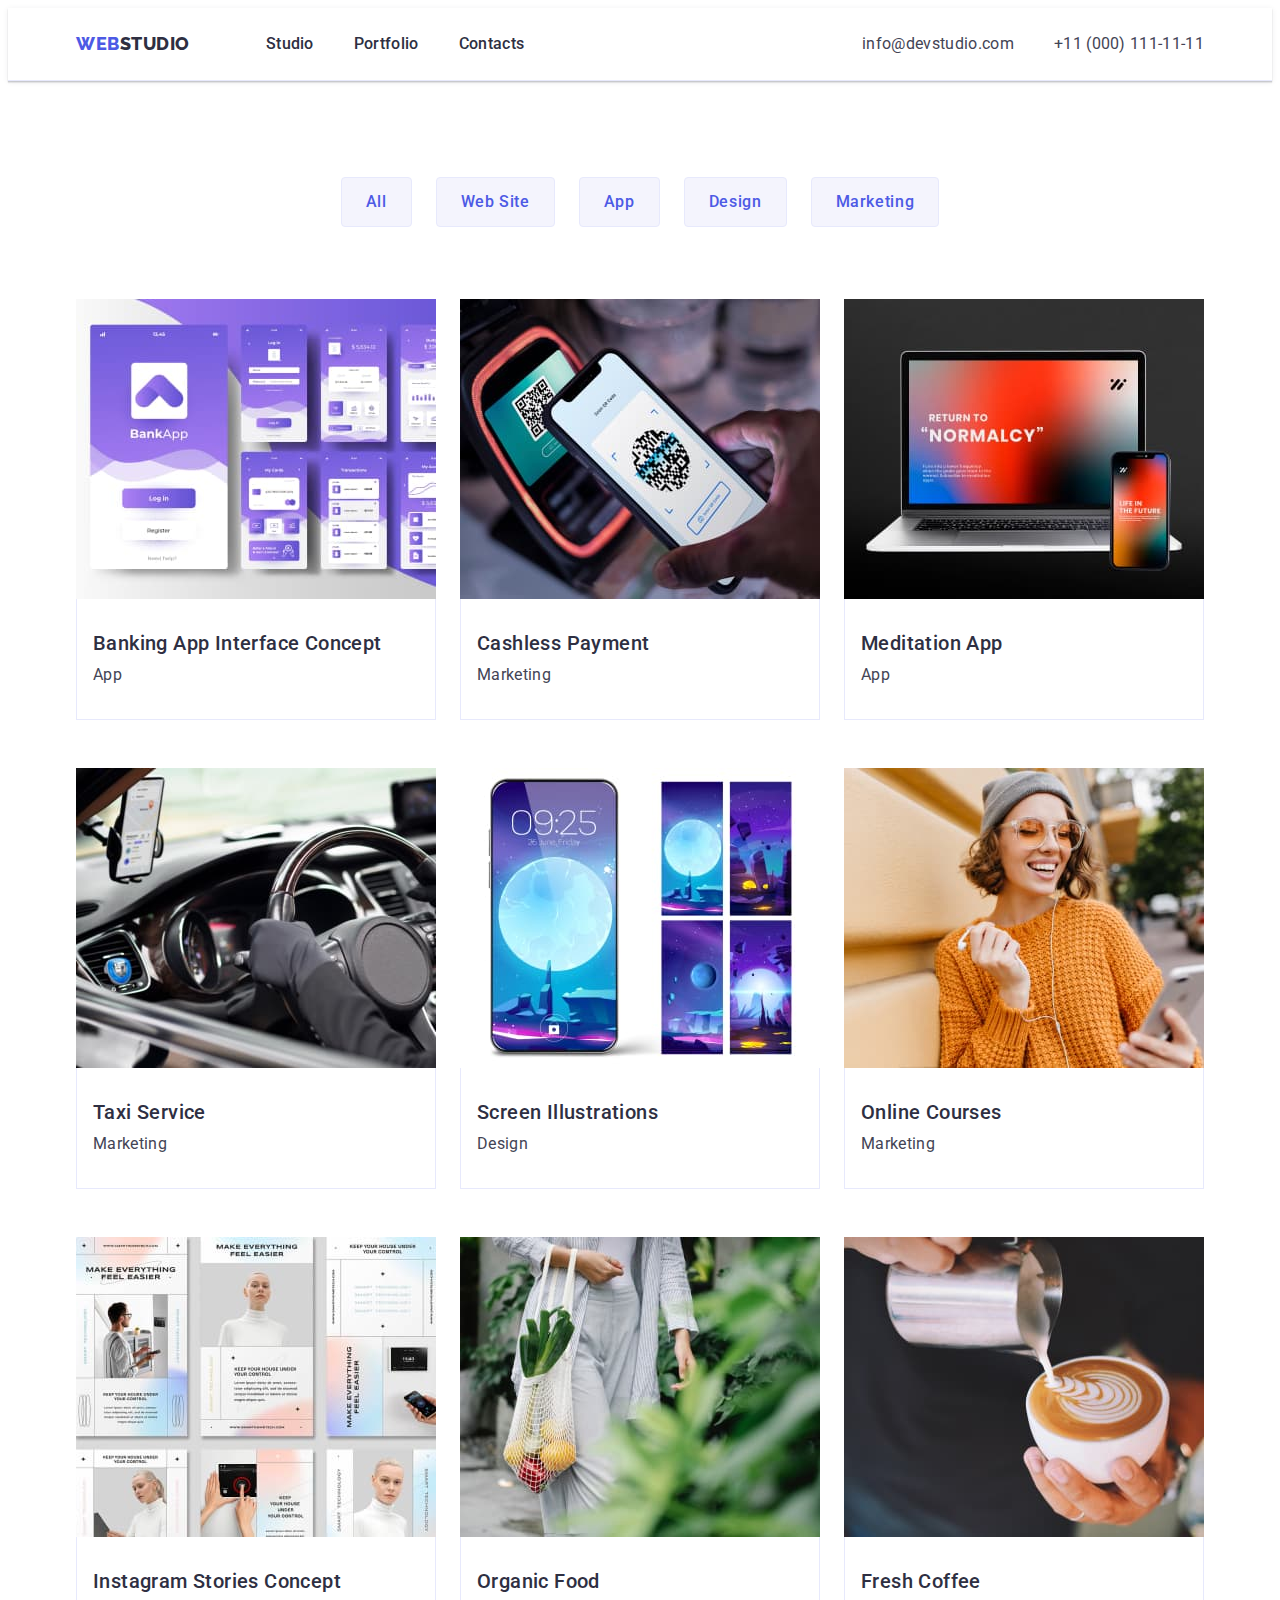
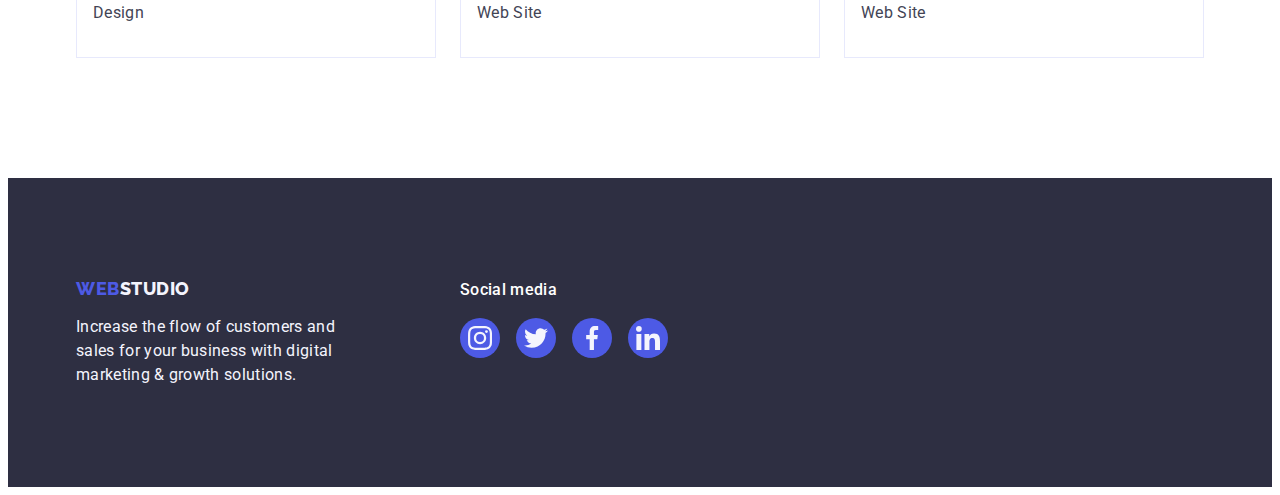
==== portfolio.html @ bd1bbc11 "Initial commit" ====
<!DOCTYPE html>
<html lang="en">

<head>
    <meta charset="UTF-8">
    <meta http-equiv="X-UA-Compatible" content="IE=edge">
    <meta name="viewport" content="width=device-width, initial-scale=1.0">
    <title>Portfolio</title>
    <link rel="preconnect" href="https://fonts.googleapis.com">
    <link rel="preconnect" href="https://fonts.gstatic.com" crossorigin>
    <link href="https://fonts.googleapis.com/css2?family=Raleway:wght@800&family=Roboto:wght@400;500;700&display=swap"
        rel="stylesheet">
    <link rel="stylesheet" href="https://cdnjs.cloudflare.com/ajax/libs/modern-normalize/2.0.0/modern-normalize.min.css"
        integrity="sha512-4xo8blKMVCiXpTaLzQSLSw3KFOVPWhm/TRtuPVc4WG6kUgjH6J03IBuG7JZPkcWMxJ5huwaBpOpnwYElP/m6wg=="
        crossorigin="anonymous" referrerpolicy="no-referrer" />
    <link rel="stylesheet" href="./css/styles.css">
</head>

<body>
    <header class="header">
        <div class="container header-container">
            <nav class="header-nav">
                <a href="./index.html" class="header-logo link">Web<span class="style-logo">Studio</span>
                </a>
                <ul class="nav-list list">
                    <li class="nav-item"><a class="nav-link link" href="./index.html">Studio</a></li>
                    <li class="nav-item"><a class="nav-link link" href="./portfolio.html">Portfolio</a></li>
                    <li class="nav-item"><a class="nav-link link" href="">Contacts</a></li>
                </ul>
            </nav>

            <address class="header-address">
                <ul class="address-list list">
                    <li class="address-item"><a class="address-link link"
                            href="mailto:info@devstudio.com">info@devstudio.com</a>
                    </li>
                    <li class="address-item"><a class="address-link link" href="tel:+110001111111">+11 (000)
                            111-11-11</a></li>
                </ul>
            </address>
        </div>

    </header>

    <main>

        <!-- Our Products -->

        <section class="about">
            <div class="container">
                <h1 class="about-title visually-hidden">About our products</h1>
                <ul class="about-list list">
                    <li class="about-item"><button type="button" class="about-button">All</button></li>
                    <li class="about-item"><button type="button" class="about-button">Web Site</button></li>
                    <li class="about-item"><button type="button" class="about-button">App</button></li>
                    <li class="about-item"><button type="button" class="about-button">Design</button></li>
                    <li class="about-item"><button type="button" class="about-button">Marketing</button></li>
                </ul>
                <ul class="products-list list">
                    <li class="product-item "><a href="" class=" product-link link ">
                            <img class="portfolio-image" src="./images/portfolio/card1.jpg" alt="Banking App"
                                width="360" height="300">
                            <div class="portfolio-card">
                                <h2 class="product-title link">Banking App Interface Concept</h2>
                                <p class="product-text">App</p>
                            </div>
                        </a></li>
                    <li class="product-item"><a href="" class=" product-link link">
                            <img class="portfolio-image" src="./images/portfolio/card2.jpg" alt="Payment by phone"
                                width="360" height="300">
                            <div class="portfolio-card">
                                <h2 class="product-title link">Cashless Payment</h2>
                                <p class="product-text">Marketing</p>
                            </div>
                        </a></li>
                    <li class="product-item"><a href="" class=" product-link link">
                            <img class="portfolio-image" src="./images/portfolio/card3.jpg" alt="Meditation App"
                                width="360" height="300">
                            <div class="portfolio-card">
                                <h2 class="product-title link">Meditation App</h2>
                                <p class="product-text">App</p>
                            </div>
                        </a></li>
                    <li class="product-item"><a href="" class=" product-link link">
                            <img class="portfolio-image" src="./images/portfolio/card4.jpg" alt="Taxi Service"
                                width="360" height="300">
                            <div class="portfolio-card">
                                <h2 class="product-title link">Taxi Service</h2>
                                <p class="product-text">Marketing</p>
                            </div>
                        </a></li>
                    <li class="product-item"><a href="" class=" product-link link">
                            <img class="portfolio-image" src="./images/portfolio/card5.jpg" alt="Phonescreen"
                                width="360" height="300">
                            <div class="portfolio-card">
                                <h2 class="product-title link">Screen Illustrations</h2>
                                <p class="product-text">Design</p>
                            </div>
                        </a></li>
                    <li class="product-item"><a href="" class=" product-link link">
                            <img class="portfolio-image" src="./images/portfolio/card6.jpg" alt="Happy customer"
                                width="360" height="300">
                            <div class="portfolio-card">
                                <h2 class="product-title link">Online Courses</h2>
                                <p class="product-text">Marketing</p>
                            </div>
                        </a></li>
                    <li class="product-item"><a href="" class=" product-link link">
                            <img class="portfolio-image" src="./images/portfolio/card7.jpg" alt="Instagram Stories"
                                width="360" height="300">
                            <div class="portfolio-card">
                                <h2 class="product-title link">Instagram Stories Concept</h2>
                                <p class="product-text">Design</p>
                            </div>
                        </a></li>
                    <li class="product-item"><a href="" class=" product-link link">
                            <img class="portfolio-image" src="./images/portfolio/card8.jpg" alt="Organic Food"
                                width="360" height="300">
                            <div class="portfolio-card">
                                <h2 class="product-title link">Organic Food</h2>
                                <p class="product-text">Web Site</p>
                            </div>
                        </a></li>
                    <li class="product-item"><a href="" class=" product-link link">
                            <img class="portfolio-image" src="./images/portfolio/card9.jpg" alt="Cup of Coffee"
                                width="360" height="300">
                            <div class="portfolio-card">
                                <h2 class="product-title link">Fresh Coffee</h2>
                                <p class="product-text">Web Site</p>
                            </div>
                        </a></li>
                </ul>
            </div>
        </section>

    </main>

    <!-- Footer -->

    <footer class="footer">
        <div class="container footer-container">
            <div class="footer-left-container">
                <a href="./index.html" class="footer-logo link">Web<span class="logo-style">Studio</span></a>
                <p class="footer-text">Increase the flow of customers and sales for your business with digital marketing
                    & growth solutions.</p>
            </div>
            <div class="footer-right-container">
                <p class="footer-title">Social media</p>
                <ul class="footer-soc-list list">
                    <li class="footer-soc-item">
                        <a class="footer-soc-link link" href="" target="_blank" rel="noopener noreferrer">
                            <svg class="footer-soc-icon" width="24" height="24">
                                <use href="./images/icons.svg#icon-instagram"></use>
                            </svg>
                        </a>
                    </li>
                    <li class="footer-soc-item">
                        <a class="footer-soc-link link" href="" target="_blank" rel="noopener noreferrer">
                            <svg class="footer-soc-icon" width="24" height="24">
                                <use href="./images/icons.svg#icon-twitter"></use>
                            </svg>
                        </a>
                    </li>
                    <li class="footer-soc-item">
                        <a class="footer-soc-link link" href="" target="_blank" rel="noopener noreferrer">
                            <svg class="footer-soc-icon" width="24" height="24">
                                <use href="./images/icons.svg#icon-facebook"></use>
                            </svg>
                        </a>
                    </li>
                    <li class="footer-soc-item">
                        <a class="footer-soc-link link" href="" target="_blank" rel="noopener noreferrer">
                            <svg class="footer-soc-icon" width="24" height="24">
                                <use href="./images/icons.svg#icon-linkedin"></use>
                            </svg>
                        </a>
                    </li>
                </ul>

            </div>

        </div>
    </footer>

</body>

</html>
---- css/styles.css ----
*,
::after,
::before {
    box-sizing: border-box;
}

:root {
    --color: #434455;
    --background-color: #FFFFFF;
    --logo-color: #4D5AE5;
    --style-logo-color: #2E2F42;
    --link-color: #2E2F42;
    --address-link-color: #434455;
    --hero-button-color: #FFFFFF;
    --hero-btn-background-color: #4D5AE5;
    --first-title-color: #FFFFFF;
    --second-title-color: #2E2F42;
    --team-item-background-color: #FFFFFF;
    --text-color: #434455;
    --hover-color: #404BBF;
    --first-background-color: #F4F4FD;
    --hover-background-color: #404BBF;
    --second-background-color: #2E2F42;
    --footer-text-color: #F4F4FD;
    --footer-logo-color: #4D5AE5;
    --footer-logo-style-color: #F4F4FD;
    --about-button-color: #4D5AE5;
    --about-button-background-color: #F4F4FD;
    --about-button-hover-color: #FFFFFF;
    --border: #e7e9fc;
    --soc-link-background-color: #4D5AE5;
    --soc-icon-fill: #F4F4FD;
    --footer-title-color: #ffffff;
    --footer-soc-hover: #31d0aa;
    --customers-color: #8e8f99;
}

body {
    font-family: 'Roboto', sans-serif;
    color: var(--color);
    background-color: var(--background-color);    
}

.list{
    list-style: none;
}

.link{
    text-decoration: none;
}

h1,h2,h3,h4,h5,h6,p,ul {
margin: 0;
padding: 0;

}
.container {
    width: 1158px;
    padding-left: 15px;
    padding-right: 15px;
    margin: 0 auto;
}

img {
    display: block;
}


/* Header */

.header {
border-bottom: 1px solid var(--border);
box-shadow: 0px 2px 1px rgba(46, 47, 66, 0.08), 0px 1px 1px rgba(46, 47, 66, 0.16), 0px 1px 6px rgba(46, 47, 66, 0.08);
}

.header-container {
    display: flex;
    align-items: center;
}

.header-nav {
    display: flex;
    align-items: center;
}

.nav-list {
    display: flex;
    align-items: center;
    gap: 40px;
}
.nav-item {
    
}

.header-logo{
    font-family: 'Raleway', sans-serif;
    font-style: normal;
    font-weight: 800;
    font-size: 18px;
    line-height: 1.17;
    letter-spacing: 0.03em;
    text-transform: uppercase;
    color: var(--logo-color);
    margin-right: 76px;
}

.style-logo{
    font-family: 'Raleway', sans-serif;
    font-style: normal;
    font-weight: 800;
    font-size: 18px;
    line-height: 1.17;
    letter-spacing: 0.03em;
    text-transform: uppercase;
    color: var(--style-logo-color);
}

.nav-link{
    font-weight: 500;
    font-size: 16px;
    line-height: 1.50;
    letter-spacing: 0.02em;
    color: var(--link-color);
    padding-top: 24px;
    padding-bottom: 24px;
    display: block;
}

.nav-link:hover,
.nav-link:focus {
    color: var(--hover-color);
}

.header-address {
    font-style: normal;
    margin-left: auto;
}

.address-list {
    display: flex;
    gap: 40px;   
}

.address-link{
    font-size: 16px;
    line-height: 1.50;
    letter-spacing: 0.02em;
    color: var(--address-link-color);
}

.address-link:hover,
.address-link:focus {
color: var(--hover-color);
}

/* Hero */

.hero{
    background-color: var(--second-background-color);
    padding-top: 188px;
    padding-bottom: 188px;
    background-image: linear-gradient(rgba(46, 47, 66, 0.7),rgba(46, 47, 66, 0.7)),url(../images/people-office1.jpg);
    max-width: 1440px;
    background-repeat: no-repeat;
    background-position: center;
    background-size: cover;
    margin-left: auto;
    margin-right: auto;
}

.hero-title{
    
    font-weight: 700;
    font-size: 56px;
    line-height: 1.07;
    letter-spacing: 0.02em;
    color: var(--first-title-color);
    margin-top: 0;
    margin-right: auto;
    margin-left: auto;
    margin-bottom: 48px;
    max-width: 496px;
    text-align: center;
}

.hero-button{
    
    font-family: 'Roboto', sans-serif;
    font-style: normal;
    font-weight: 500;
    font-size: 16px;
    line-height: 1.50;
    letter-spacing: 0.04em;
    color: var(--hero-button-color);
    background-color: var(--hero-btn-background-color);
    cursor: pointer;
    display: block;
    box-shadow: 0px 4px 4px rgba(0, 0, 0, 0.15);
    border-radius: 4px;
    margin: 0 auto;
    min-width: 169px;
    height: 56px;
    border: none;
    }

.hero-button:hover,
.hero-button:focus {
    background-color: var(--hover-background-color);
}

/* Section 1 */

.features {
    padding-top: 120px;
    padding-bottom: 120px;
}


.visually-hidden {
    width: 1px;
    height: 1px;
    margin: -1px;
    border: 0;
    padding: 0;
    white-space: nowrap;
    clip-path: inset(100%);
    clip: rect(0 0 0 0);
    overflow: hidden;
    position: absolute;
}

.features-item-box {
    display: flex;
    align-items: center;
    justify-content: center;
    height: 112px;
    background-color: var(--first-background-color);
    border-radius: 4px;
    margin-bottom: 8px;
}

.features-list {
    display: flex;
    gap: 24px;
}

.features-item {
    width: calc((100% - 72px) / 4);
}

.features-item-title {
    font-weight: 500;
    font-size: 20px;
    line-height: 1.20;
    letter-spacing: 0.02em;
    color: var(--second-title-color);
    margin-bottom: 8px;
}

.features-text {
    font-size: 16px;
    line-height: 1.5;
    letter-spacing: 0.02em;
    color: var(--text-color);
}

/* Section 2 */

.project {
    padding-bottom: 120px;
}

.project-title {
    font-weight: 700;
    font-size: 36px;
    line-height: 1.11;
    text-align: center;
    letter-spacing: 0.02em;
    text-transform: capitalize;   
    color: var(--second-title-color);
    margin-bottom: 72px;
}

.project-list {
    display: flex;
    gap: 24px;
    margin-top: 72px;
}

.project-item {
    flex-basis: calc((100% - 48px) / 3);
}

/* Section 3 */

.team {
    background-color: var(--first-background-color);
    padding-top: 120px;
    padding-bottom: 120px;
}

.team-title {
    font-weight: 700;
    font-size: 36px;
    line-height: 1.11;
    text-align: center;
    letter-spacing: 0.02em;
    text-transform: capitalize;
    color: var(--second-title-color);
    margin-bottom: 72px;
}

.team-list {
    display: flex;
    gap: 24px;
}

.team-item {
    background-color: var(--team-item-background-color);
    box-shadow: 0px 1px 6px rgba(46, 47, 66, 0.08), 0px 1px 1px rgba(46, 47, 66, 0.16), 0px 2px 1px rgba(46, 47, 66, 0.08);
    border-radius: 0px 0px 4px 4px;
    width: calc ((100% - 3 * 24px) / 4);
}

.team-item-img {
    display: block;
    max-width: 100%;
    height: auto;
}

.team-card {
    padding: 32px 16px;
    }

.teammate {
    font-weight: 500;
    font-size: 20px;
    line-height: 1.20;
    letter-spacing: 0.02em; 
    color: var(--second-title-color);
    text-align: center;
    margin-bottom: 8px;
}

.team-text {
    font-size: 16px;
    line-height: 1.50;
    letter-spacing: 0.02em;
    color: var(--text-color);
    text-align: center;
}

.team-soc-list {
    display: flex;
    justify-content: center;
    gap: 24px;
    margin-top: 8px;
}

.team-soc-item {
    width: 40px;
    height: 40px;
}

.team-soc-link {
    width: 100%;
    height: 100%;
    background-color: var(--soc-link-background-color);
    border-radius: 50%;
    display: flex;
    align-items: center;
    justify-content: center;
}

.team-soc-link:hover,
.team-soc-link:focus {
    background-color: var(--hover-color);
}

.team-soc-icon {
    fill: var(--soc-icon-fill);
}

.customers {
    padding-top: 120px;
    padding-bottom: 120px;
}

.customers-title {
    font-size: 36px;
    line-height: 1.11;
    text-align: center;
    letter-spacing: 0.02em;
    color: #2E2F42;
    margin-bottom: 72px;
}

.customers-list {
    display: flex;
    gap: 24px;
}

.customers-item {
    width: calc((100% - 120px) / 6);
    height: 88px;
}

.customers-link {
    width: 100%;
    height: 100%;
    border: 1px solid #8e8f99;
    border-radius: 4px;
    display: flex;
    align-items: center;
    justify-content: center;
    color: var(--customers-color);
}

.customers-icon {
    fill: currentColor;
}

.customers-link:hover {
    border-color: var(--hover-color);
    color: var(--hover-color);
}

.customers-link:focus {
border-color: var(--hover-color);
    color: var(--hover-color);
}


/* Footer */

.footer {
    background: var(--second-background-color);
    padding-top: 100px;
    padding-bottom: 100px;
}

.footer-text {
    font-size: 16px;
    line-height: 1.50;
    letter-spacing: 0.02em;   
    color: var(--footer-text-color);
    max-width: 264px;
}

.footer-logo {
    font-family: 'Raleway', sans-serif;
    font-style: normal;
    font-weight: 800;
    font-size: 18px;
    line-height: 1.17;
    letter-spacing: 0.03em;
    text-transform: uppercase;
    color: var(--footer-logo-color);
    display: inline-block;
    margin-bottom: 16px;
}

.logo-style {
    font-family: 'Raleway', sans-serif;
    font-style: normal;
    font-weight: 800;
    font-size: 18px;
    line-height: 1.17; 
    letter-spacing: 0.03em;
    text-transform: uppercase;
    color: var(--footer-logo-style-color);
}

.footer-container {
    display: flex;
    align-items: baseline;
}

.footer-left-container {
    margin-right: 120px;
}

.footer-right-container {

}

.footer-title {
    font-weight: 500;
    font-size: 16px;
    line-height: 1.5;
    letter-spacing: 0.02em;
    color: var(--footer-title-color);
    margin-bottom: 16px;
}

.footer-soc-list {
    display: flex;
    gap: 16px;
}

.footer-soc-item {
    width: 40px;
    height: 40px;
}

.footer-soc-link {
    width: 100%;
    height: 100%;
    background-color: var(--soc-link-background-color);
    border-radius: 50%;
    display: flex;
    align-items: center;
    justify-content: center;
}

.footer-soc-link:hover,
.footer-soc-link:focus {
    background-color: var(--footer-soc-hover);
}

.footer-soc-icon {
    fill: var(--soc-icon-fill);
}

/* Portfolio */

.about {
    padding-top: 96px;
    padding-bottom: 120px;
}

.about-list {
    display: flex;
    gap: 24px;
    justify-content: center;
    margin-bottom: 72px;
}

.about-item {
    background: var(--background-color);
}

.products-list {
    display: flex;
    flex-wrap: wrap;
    column-gap: 24px;
    row-gap: 48px;
}

.portfolio-card {
    padding: 32px 16px;
    border: 1px solid var(--border);
    border-top: none;
}

.about-button {
    font-family: 'Roboto', sans-serif;
    font-style: normal;
    font-weight: 500;
    font-size: 16px;
    line-height: 1.50;
    letter-spacing: 0.04em;
    color: var(--about-button-color);
    background-color: var(--about-button-background-color);
    cursor: pointer;
    padding: 12px 24px;
    border: 1px solid var(--border);
    border-radius: 4px
}

.about-button:hover,
.about-button:focus {
    color: var(--about-button-hover-color);
    background-color: var(--hover-background-color);
    border: 1px solid transparent;
    box-shadow: 0px 3px 1px rgba(0, 0, 0, 0.1), 0px 2px 1px rgba(0, 0, 0, 0.08), 0px 2px 2px rgba(0, 0, 0, 0.12);
}

.product-item {
    width: calc((100% - 48px) / 3);
}

.product-link {
    display: block;
}

.product-link:hover,
.product-link:focus {
    box-shadow: 0px 1px 6px rgba(46, 47, 66, 0.08), 0px 1px 1px rgba(46, 47, 66, 0.16), 0px 2px 1px rgba(46, 47, 66, 0.08);
}

.portfolio-image {
    display: block;
    max-width: 100%;
    height: auto;   
}

.product-title {
    font-weight: 500;
    font-size: 20px;
    line-height: 1.20;
    letter-spacing: 0.02em;
    color: var(--second-title-color);
    margin-bottom: 8px;
}

.product-text {
    font-size: 16px;
    line-height: 1.50;
    letter-spacing: 0.02em;
    color: var(--text-color);
}
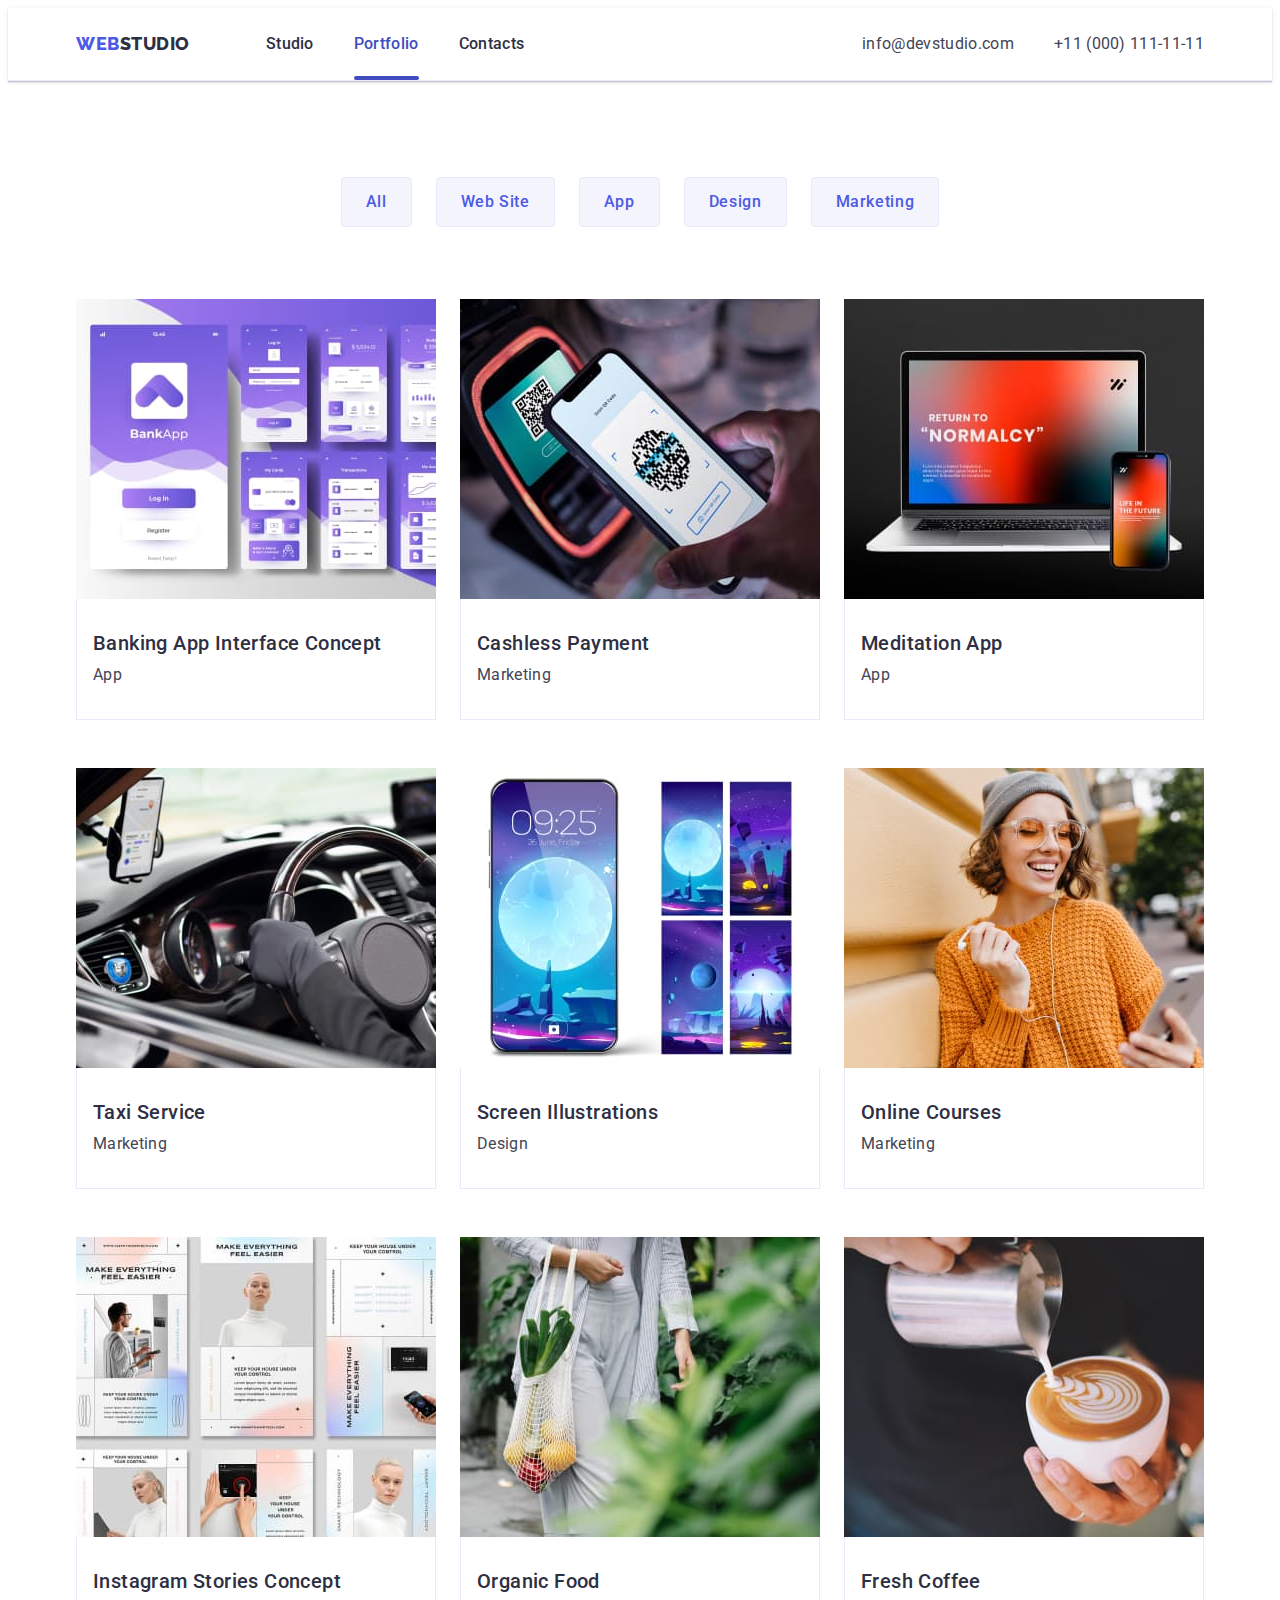
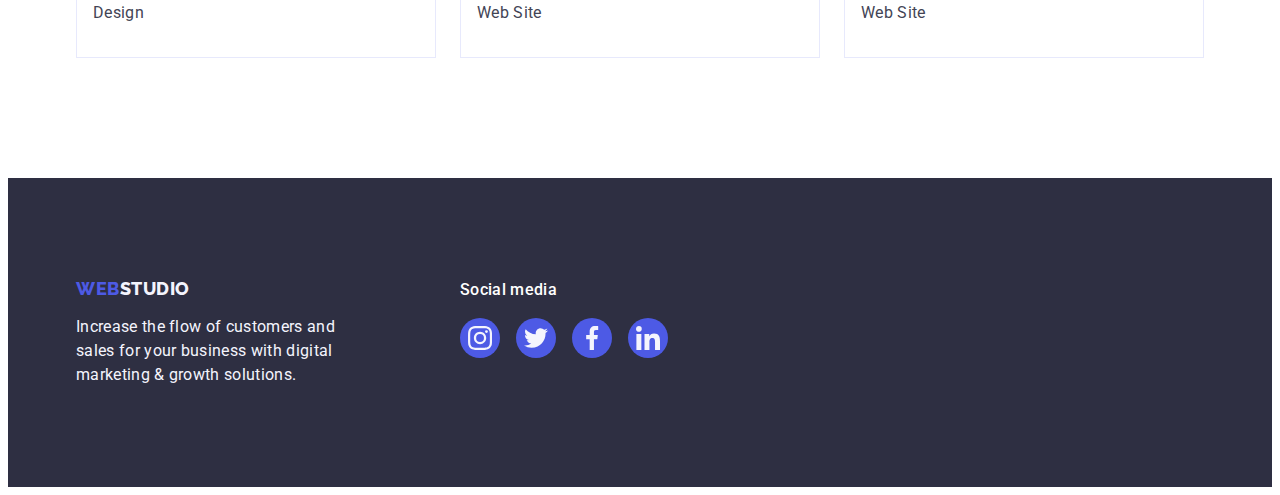
==== commit 4a71af17: "header" ====
--- a/portfolio.html
+++ b/portfolio.html
@@ -24,7 +24,7 @@
                 </a>
                 <ul class="nav-list list">
                     <li class="nav-item"><a class="nav-link link" href="./index.html">Studio</a></li>
-                    <li class="nav-item"><a class="nav-link link" href="./portfolio.html">Portfolio</a></li>
+                    <li class="nav-item"><a class="nav-link link current" href="./portfolio.html">Portfolio</a></li>
                     <li class="nav-item"><a class="nav-link link" href="">Contacts</a></li>
                 </ul>
             </nav>
--- a/css/styles.css
+++ b/css/styles.css
@@ -88,9 +88,6 @@
     align-items: center;
     gap: 40px;
 }
-.nav-item {
-    
-}
 
 .header-logo{
     font-family: 'Raleway', sans-serif;
@@ -124,10 +121,26 @@
     padding-top: 24px;
     padding-bottom: 24px;
     display: block;
+    position: relative;
+    transition: color 250ms cubic-bezier(0.4, 0, 0.2, 1);
+}
+
+.nav-link.current:after {
+    content: "";
+    position: absolute;
+    width: 100%;
+    height: 4px;
+    left: 0;
+    bottom: 0;
+    background: #404BBF;
+    border-radius: 2px;
+
+
 }
 
 .nav-link:hover,
-.nav-link:focus {
+.nav-link:focus,
+.nav-link.current {
     color: var(--hover-color);
 }
 
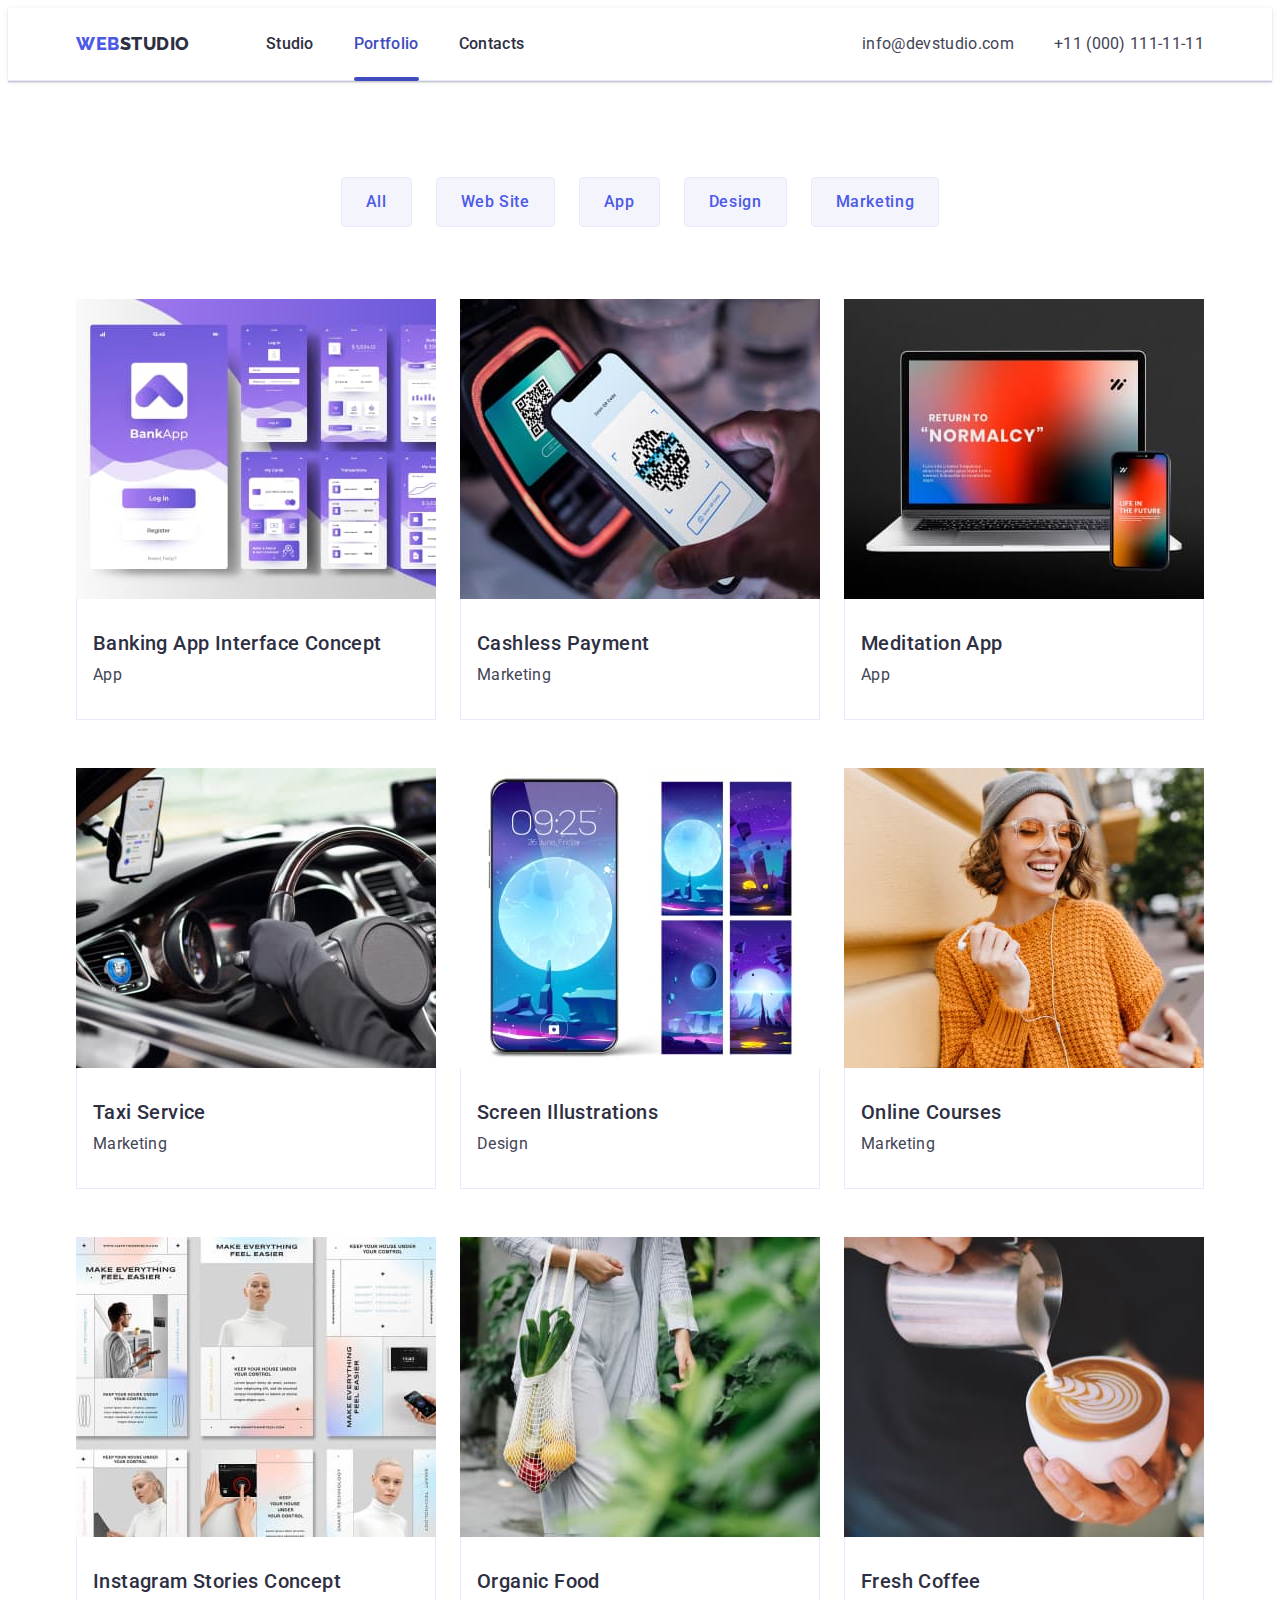
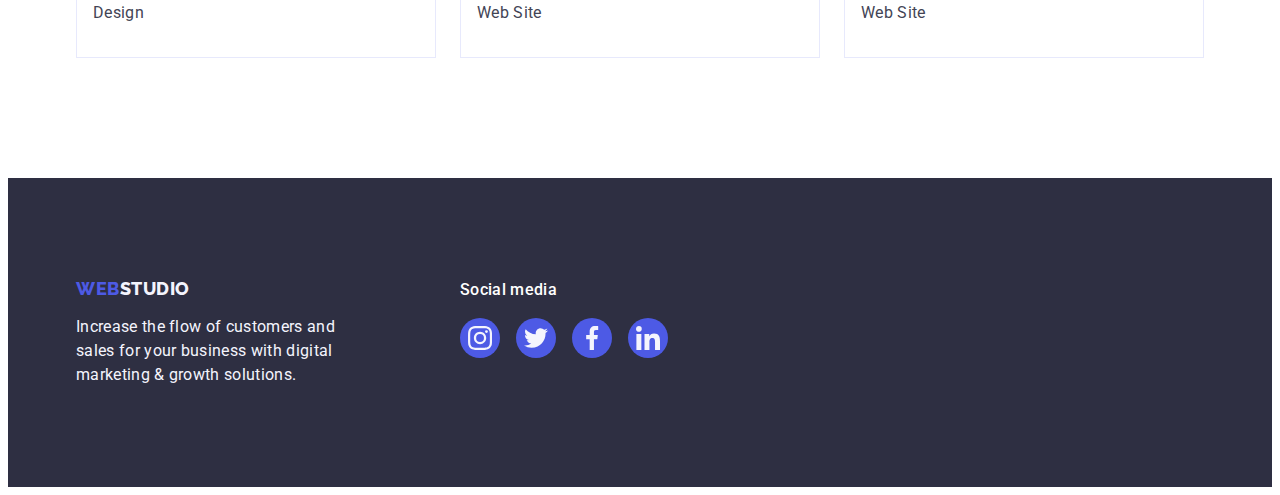
==== commit 58a046a5: "cover-text" ====
--- a/portfolio.html
+++ b/portfolio.html
@@ -58,72 +58,144 @@
                 </ul>
                 <ul class="products-list list">
                     <li class="product-item "><a href="" class=" product-link link ">
-                            <img class="portfolio-image" src="./images/portfolio/card1.jpg" alt="Banking App"
-                                width="360" height="300">
+                            <div class="portfolio-image-wrap">
+                                <img class="portfolio-image" src="./images/portfolio/card1.jpg" alt="Banking App"
+                                    width="360" height="300">
+                                <p class="image-cover-text">
+                                    14 Stylish and User-Friendly App Design Concepts · Task Manager App · Calorie
+                                    Tracker
+                                    App · Exotic Fruit Ecommerce App · Cloud Storage App
+                                </p>
+                            </div>
+
                             <div class="portfolio-card">
                                 <h2 class="product-title link">Banking App Interface Concept</h2>
                                 <p class="product-text">App</p>
                             </div>
                         </a></li>
                     <li class="product-item"><a href="" class=" product-link link">
-                            <img class="portfolio-image" src="./images/portfolio/card2.jpg" alt="Payment by phone"
-                                width="360" height="300">
+                            <div class="portfolio-image-wrap">
+                                <img class="portfolio-image" src="./images/portfolio/card2.jpg" alt="Payment by phone"
+                                    width="360" height="300">
+                                <p class="image-cover-text">
+                                    14 Stylish and User-Friendly App Design Concepts · Task Manager App · Calorie
+                                    Tracker
+                                    App · Exotic Fruit Ecommerce App · Cloud Storage App
+                                </p>
+                            </div>
+
                             <div class="portfolio-card">
                                 <h2 class="product-title link">Cashless Payment</h2>
                                 <p class="product-text">Marketing</p>
                             </div>
                         </a></li>
                     <li class="product-item"><a href="" class=" product-link link">
-                            <img class="portfolio-image" src="./images/portfolio/card3.jpg" alt="Meditation App"
-                                width="360" height="300">
+                            <div class="portfolio-image-wrap">
+                                <img class="portfolio-image" src="./images/portfolio/card3.jpg" alt="Meditation App"
+                                    width="360" height="300">
+                                <p class="image-cover-text">
+                                    14 Stylish and User-Friendly App Design Concepts · Task Manager App · Calorie
+                                    Tracker
+                                    App · Exotic Fruit Ecommerce App · Cloud Storage App
+                                </p>
+                            </div>
+
                             <div class="portfolio-card">
                                 <h2 class="product-title link">Meditation App</h2>
                                 <p class="product-text">App</p>
                             </div>
                         </a></li>
                     <li class="product-item"><a href="" class=" product-link link">
-                            <img class="portfolio-image" src="./images/portfolio/card4.jpg" alt="Taxi Service"
-                                width="360" height="300">
+                            <div class="portfolio-image-wrap">
+                                <img class="portfolio-image" src="./images/portfolio/card4.jpg" alt="Taxi Service"
+                                    width="360" height="300">
+                                <p class="image-cover-text">
+                                    14 Stylish and User-Friendly App Design Concepts · Task Manager App · Calorie
+                                    Tracker
+                                    App · Exotic Fruit Ecommerce App · Cloud Storage App
+                                </p>
+                            </div>
+
                             <div class="portfolio-card">
                                 <h2 class="product-title link">Taxi Service</h2>
                                 <p class="product-text">Marketing</p>
                             </div>
                         </a></li>
                     <li class="product-item"><a href="" class=" product-link link">
-                            <img class="portfolio-image" src="./images/portfolio/card5.jpg" alt="Phonescreen"
-                                width="360" height="300">
+                            <div class="portfolio-image-wrap">
+                                <img class="portfolio-image" src="./images/portfolio/card5.jpg" alt="Phonescreen"
+                                    width="360" height="300">
+                                <p class="image-cover-text">
+                                    14 Stylish and User-Friendly App Design Concepts · Task Manager App · Calorie
+                                    Tracker
+                                    App · Exotic Fruit Ecommerce App · Cloud Storage App
+                                </p>
+                            </div>
+
                             <div class="portfolio-card">
                                 <h2 class="product-title link">Screen Illustrations</h2>
                                 <p class="product-text">Design</p>
                             </div>
                         </a></li>
                     <li class="product-item"><a href="" class=" product-link link">
-                            <img class="portfolio-image" src="./images/portfolio/card6.jpg" alt="Happy customer"
-                                width="360" height="300">
+                            <div class="portfolio-image-wrap">
+                                <img class="portfolio-image" src="./images/portfolio/card6.jpg" alt="Happy customer"
+                                    width="360" height="300">
+                                <p class="image-cover-text">
+                                    14 Stylish and User-Friendly App Design Concepts · Task Manager App · Calorie
+                                    Tracker
+                                    App · Exotic Fruit Ecommerce App · Cloud Storage App
+                                </p>
+                            </div>
+
                             <div class="portfolio-card">
                                 <h2 class="product-title link">Online Courses</h2>
                                 <p class="product-text">Marketing</p>
                             </div>
                         </a></li>
                     <li class="product-item"><a href="" class=" product-link link">
-                            <img class="portfolio-image" src="./images/portfolio/card7.jpg" alt="Instagram Stories"
-                                width="360" height="300">
+                            <div class="portfolio-image-wrap">
+                                <img class="portfolio-image" src="./images/portfolio/card7.jpg" alt="Instagram Stories"
+                                    width="360" height="300">
+                                <p class="image-cover-text">
+                                    14 Stylish and User-Friendly App Design Concepts · Task Manager App · Calorie
+                                    Tracker
+                                    App · Exotic Fruit Ecommerce App · Cloud Storage App
+                                </p>
+                            </div>
+
                             <div class="portfolio-card">
                                 <h2 class="product-title link">Instagram Stories Concept</h2>
                                 <p class="product-text">Design</p>
                             </div>
                         </a></li>
                     <li class="product-item"><a href="" class=" product-link link">
-                            <img class="portfolio-image" src="./images/portfolio/card8.jpg" alt="Organic Food"
-                                width="360" height="300">
+                            <div class="portfolio-image-wrap">
+                                <img class="portfolio-image" src="./images/portfolio/card8.jpg" alt="Organic Food"
+                                    width="360" height="300">
+                                <p class="image-cover-text">
+                                    14 Stylish and User-Friendly App Design Concepts · Task Manager App · Calorie
+                                    Tracker
+                                    App · Exotic Fruit Ecommerce App · Cloud Storage App
+                                </p>
+                            </div>
+
                             <div class="portfolio-card">
                                 <h2 class="product-title link">Organic Food</h2>
                                 <p class="product-text">Web Site</p>
                             </div>
                         </a></li>
                     <li class="product-item"><a href="" class=" product-link link">
-                            <img class="portfolio-image" src="./images/portfolio/card9.jpg" alt="Cup of Coffee"
-                                width="360" height="300">
+                            <div class="portfolio-image-wrap">
+                                <img class="portfolio-image" src="./images/portfolio/card9.jpg" alt="Cup of Coffee"
+                                    width="360" height="300">
+                                <p class="image-cover-text">
+                                    14 Stylish and User-Friendly App Design Concepts · Task Manager App · Calorie
+                                    Tracker
+                                    App · Exotic Fruit Ecommerce App · Cloud Storage App
+                                </p>
+                            </div>
+
                             <div class="portfolio-card">
                                 <h2 class="product-title link">Fresh Coffee</h2>
                                 <p class="product-text">Web Site</p>
--- a/css/styles.css
+++ b/css/styles.css
@@ -33,6 +33,8 @@
     --footer-title-color: #ffffff;
     --footer-soc-hover: #31d0aa;
     --customers-color: #8e8f99;
+    --cover-text-color: #F4F4FD;
+    --cover-background-color: #4D5AE5;
 }
 
 body {
@@ -131,8 +133,8 @@
     width: 100%;
     height: 4px;
     left: 0;
-    bottom: 0;
-    background: #404BBF;
+    bottom: -1px;
+    background-color: var(--hover-color);
     border-radius: 2px;
 
 
@@ -159,6 +161,7 @@
     line-height: 1.50;
     letter-spacing: 0.02em;
     color: var(--address-link-color);
+    transition: color 250ms cubic-bezier(0.4, 0, 0.2, 1);
 }
 
 .address-link:hover,
@@ -214,6 +217,7 @@
     min-width: 169px;
     height: 56px;
     border: none;
+    transition: background-color 250ms cubic-bezier(0.4, 0, 0.2, 1);
     }
 
 .hero-button:hover,
@@ -221,7 +225,7 @@
     background-color: var(--hover-background-color);
 }
 
-/* Section 1 */
+/* Section 2 */
 
 .features {
     padding-top: 120px;
@@ -277,7 +281,7 @@
     color: var(--text-color);
 }
 
-/* Section 2 */
+/* Section 3 */
 
 .project {
     padding-bottom: 120px;
@@ -304,7 +308,7 @@
     flex-basis: calc((100% - 48px) / 3);
 }
 
-/* Section 3 */
+/* Section 4 */
 
 .team {
     background-color: var(--first-background-color);
@@ -383,6 +387,7 @@
     display: flex;
     align-items: center;
     justify-content: center;
+    transition: background-color 250ms cubic-bezier(0.4, 0, 0.2, 1);
 }
 
 .team-soc-link:hover,
@@ -393,6 +398,8 @@
 .team-soc-icon {
     fill: var(--soc-icon-fill);
 }
+
+/* Section-5 */
 
 .customers {
     padding-top: 120px;
@@ -427,6 +434,7 @@
     align-items: center;
     justify-content: center;
     color: var(--customers-color);
+    transition:  border-color 250ms cubic-bezier(0.4, 0, 0.2, 1), color 250ms cubic-bezier(0.4, 0, 0.2, 1);
 }
 
 .customers-icon {
@@ -524,6 +532,7 @@
     display: flex;
     align-items: center;
     justify-content: center;
+    transition: background-color 250ms cubic-bezier(0.4, 0, 0.2, 1);
 }
 
 .footer-soc-link:hover,
@@ -551,6 +560,7 @@
 
 .about-item {
     background: var(--background-color);
+    
 }
 
 .products-list {
@@ -578,7 +588,11 @@
     cursor: pointer;
     padding: 12px 24px;
     border: 1px solid var(--border);
-    border-radius: 4px
+    border-radius: 4px;
+    transition: color 250ms cubic-bezier(0.4, 0, 0.2, 1),
+        background-color 250ms cubic-bezier(0.4, 0, 0.2, 1),
+        border-color 250ms cubic-bezier(0.4, 0, 0.2, 1),
+        box-shadow 250ms cubic-bezier(0.4, 0, 0.2, 1);
 }
 
 .about-button:hover,
@@ -591,10 +605,16 @@
 
 .product-item {
     width: calc((100% - 48px) / 3);
+    position: relative;
+}
+
+.product-item:hover .image-cover-text {
+    transform: translateY(0%);
 }
 
 .product-link {
     display: block;
+    transition: box-shadow 250ms cubic-bezier(0.4, 0, 0.2, 1);
 }
 
 .product-link:hover,
@@ -608,6 +628,27 @@
     height: auto;   
 }
 
+.portfolio-image-wrap {
+    position: relative;
+    overflow: hidden;
+}
+
+.image-cover-text {
+    position: absolute;
+    top: 0;
+    font-size: 16px;
+    line-height: 1.5;
+    letter-spacing: 0.02em;
+    color: var(--cover-text-color);
+    padding: 40px 32px;
+    background-color: var(--cover-background-color);
+    width: 100%;
+    height: 100%;
+    transform: translateY(100%);
+    transition: transform 250ms cubic-bezier(0.4, 0, 0.2, 1);
+}
+
+
 .product-title {
     font-weight: 500;
     font-size: 20px;
